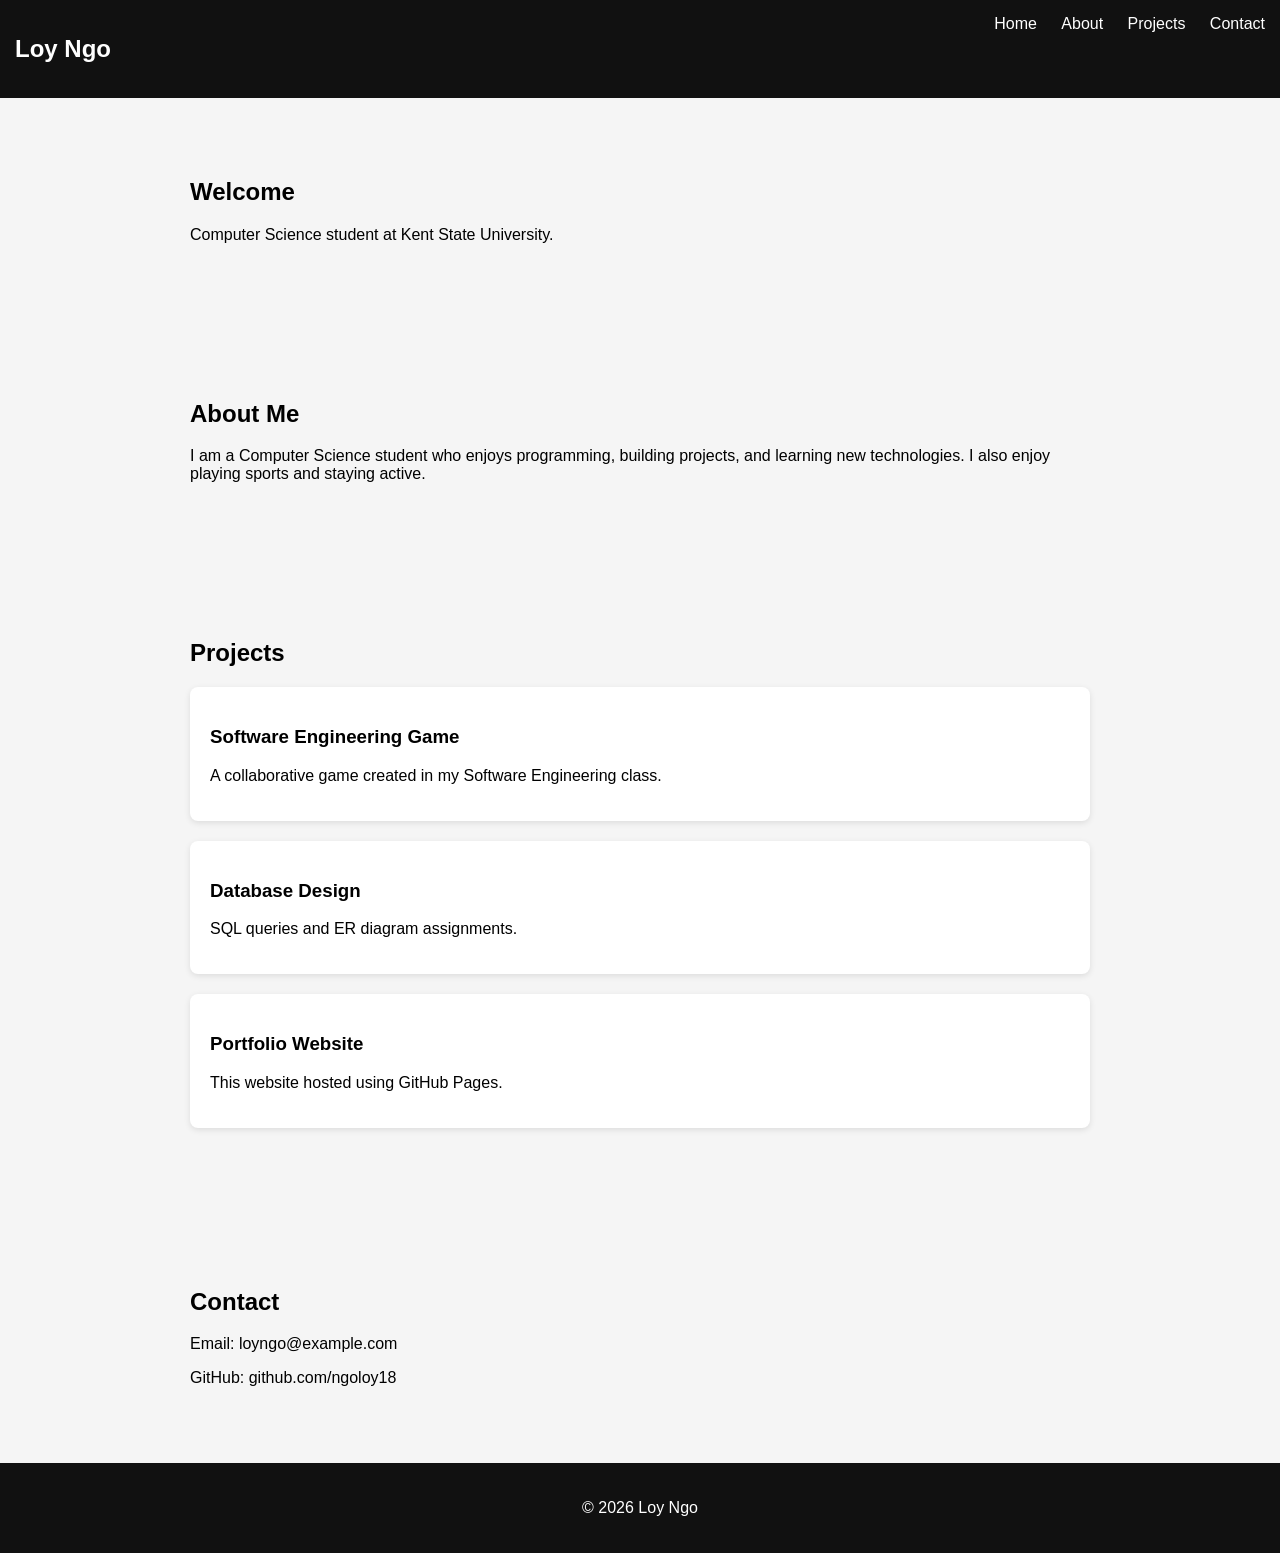
==== index.html @ 74ecd545 "rgfr grgr" ====
<!DOCTYPE html>
<html>

<head>
<title>Loy Ngo Portfolio</title>

<style>

body{
font-family: Arial;
margin:0;
background:#f5f5f5;
}

nav{
background:#111;
color:white;
padding:15px;
display:flex;
justify-content:space-between;
}

nav a{
color:white;
margin-left:20px;
text-decoration:none;
}

section{
padding:60px;
max-width:900px;
margin:auto;
}

.card{
background:white;
padding:20px;
margin:20px 0;
border-radius:8px;
box-shadow:0 2px 6px rgba(0,0,0,0.1);
}

footer{
background:#111;
color:white;
text-align:center;
padding:20px;
}

</style>

</head>

<body>

<nav>
<h2>Loy Ngo</h2>

<div>
<a href="#home">Home</a>
<a href="#about">About</a>
<a href="#projects">Projects</a>
<a href="#contact">Contact</a>
</div>

</nav>


<section id="home">

<h1>Welcome</h1>
<p>Computer Science student at Kent State University.</p>

</section>


<section id="about">

<h1>About Me</h1>

<p>
I am a Computer Science student who enjoys programming,
building projects, and learning new technologies.
I also enjoy playing sports and staying active.
</p>

</section>


<section id="projects">

<h1>Projects</h1>

<div class="card">
<h3>Software Engineering Game</h3>
<p>A collaborative game created in my Software Engineering class.</p>
</div>

<div class="card">
<h3>Database Design</h3>
<p>SQL queries and ER diagram assignments.</p>
</div>

<div class="card">
<h3>Portfolio Website</h3>
<p>This website hosted using GitHub Pages.</p>
</div>

</section>


<section id="contact">

<h1>Contact</h1>

<p>Email: loyngo@example.com</p>
<p>GitHub: github.com/ngoloy18</p>

</section>


<footer>

<p>© 2026 Loy Ngo</p>

</footer>

</body>
</html>
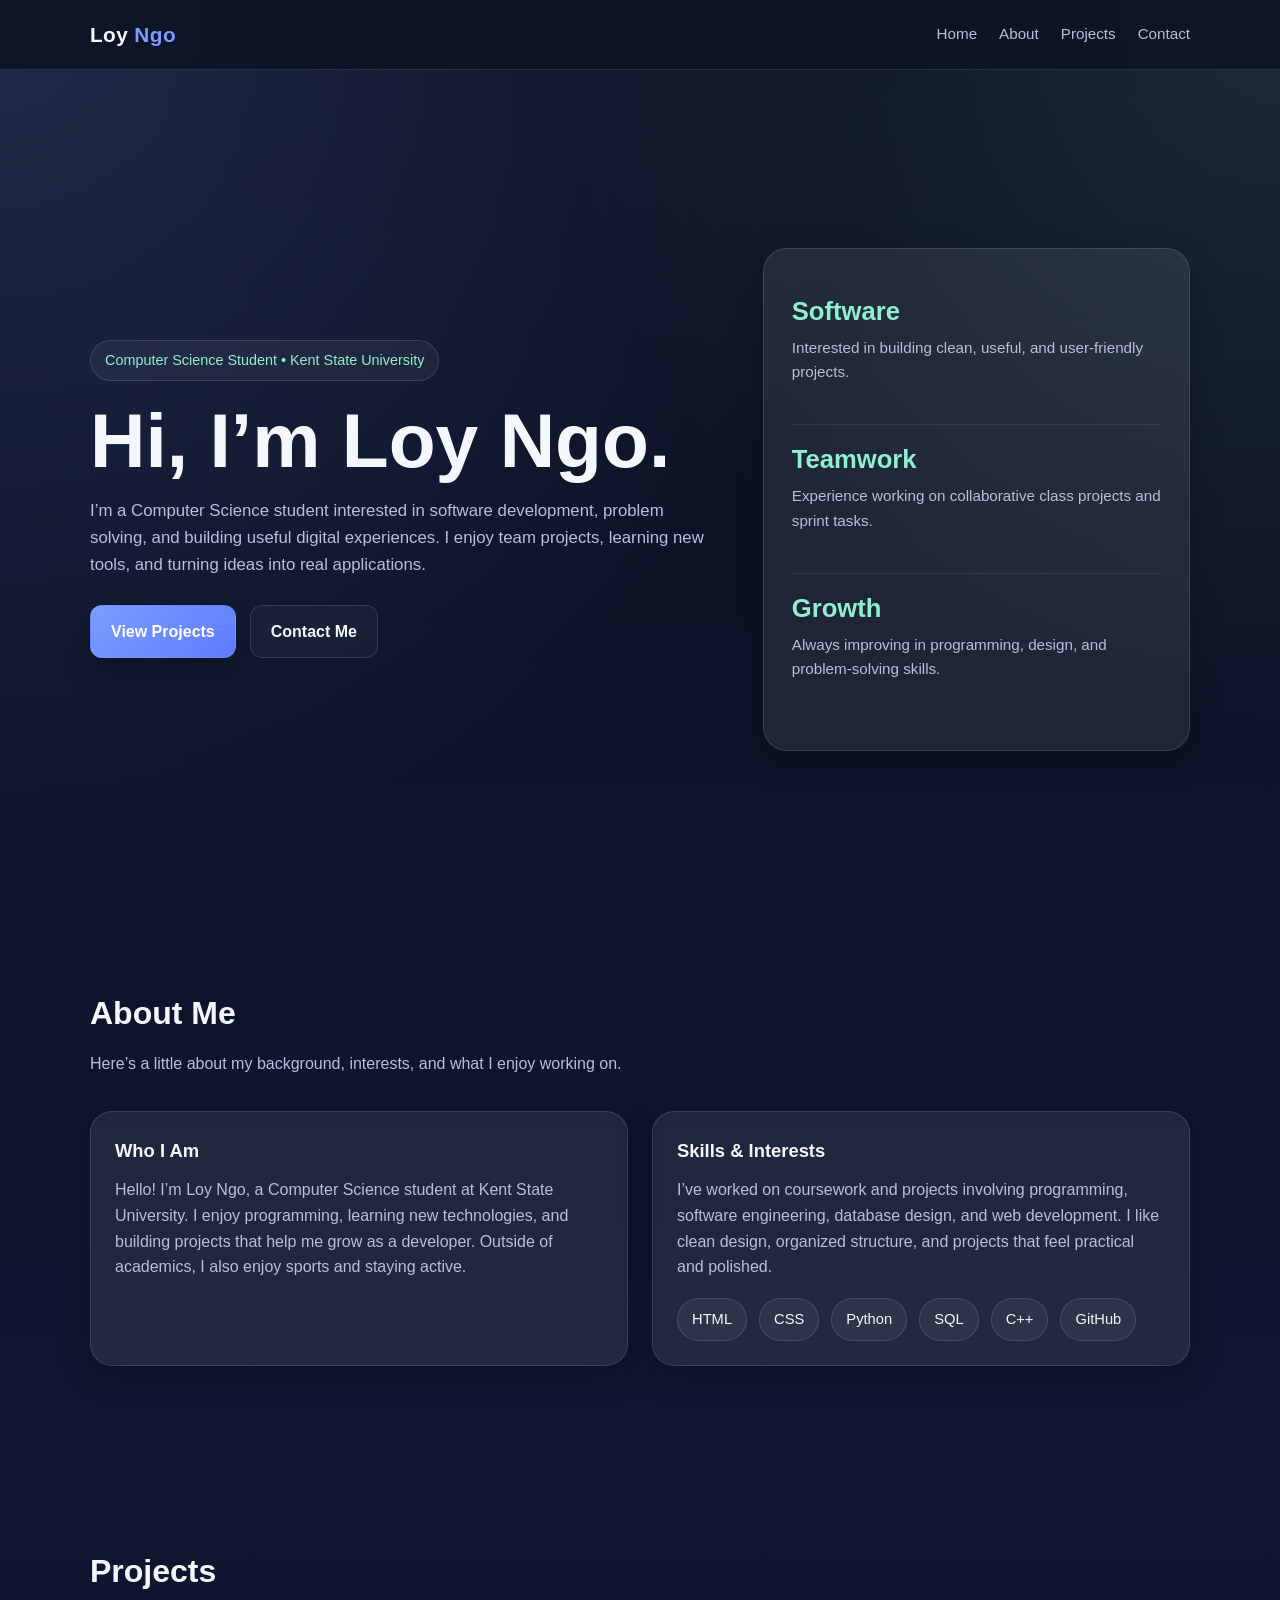
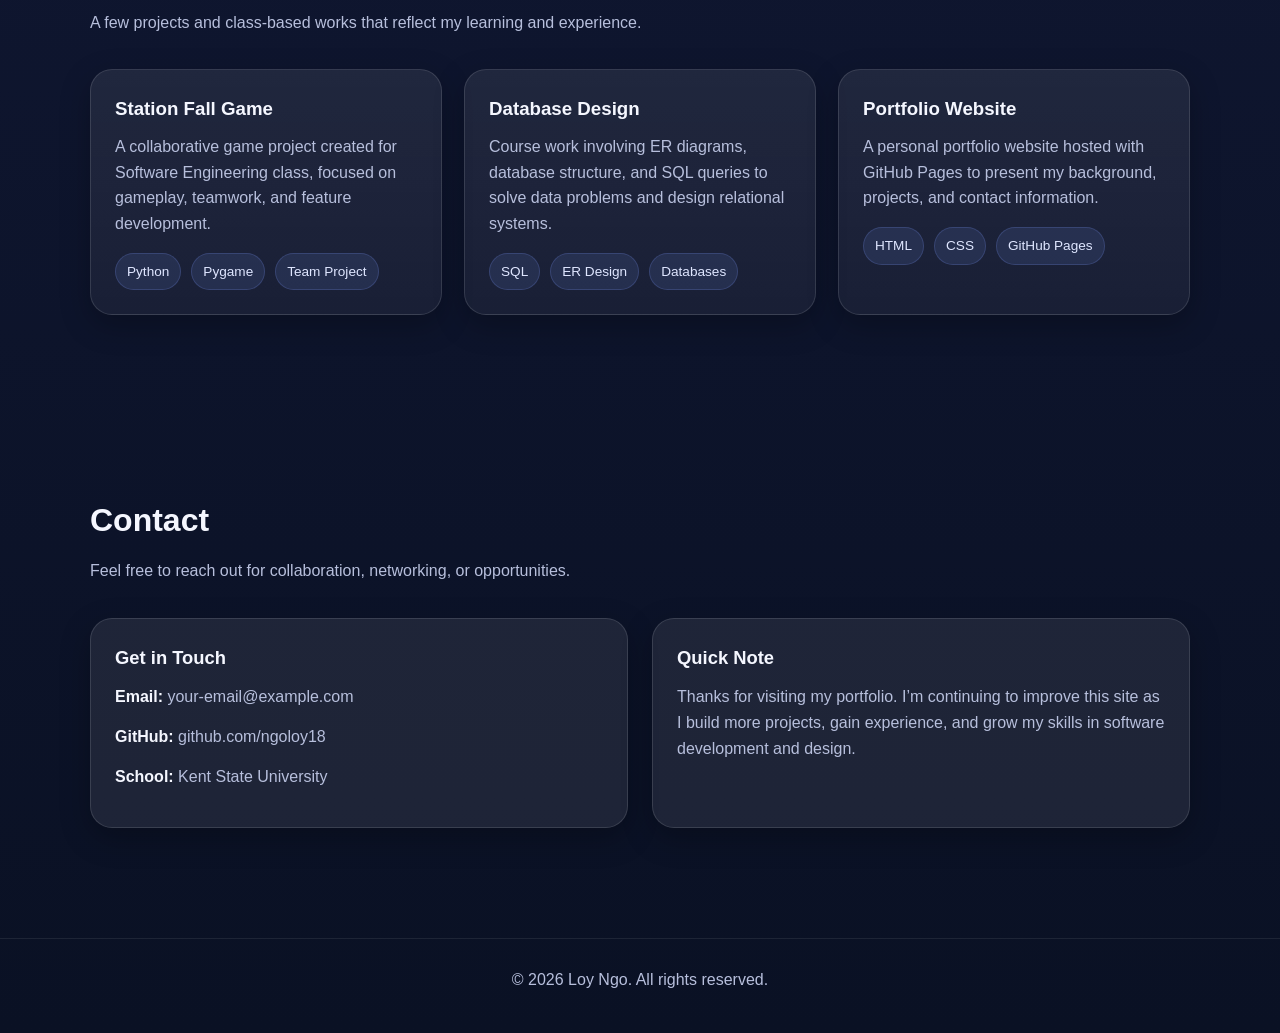
==== commit 5fcd4cbc: "Update index.html" ====
--- a/index.html
+++ b/index.html
@@ -1,129 +1,501 @@
 <!DOCTYPE html>
-<html>
-
+<html lang="en">
 <head>
-<title>Loy Ngo Portfolio</title>
-
-<style>
-
-body{
-font-family: Arial;
-margin:0;
-background:#f5f5f5;
-}
-
-nav{
-background:#111;
-color:white;
-padding:15px;
-display:flex;
-justify-content:space-between;
-}
-
-nav a{
-color:white;
-margin-left:20px;
-text-decoration:none;
-}
-
-section{
-padding:60px;
-max-width:900px;
-margin:auto;
-}
-
-.card{
-background:white;
-padding:20px;
-margin:20px 0;
-border-radius:8px;
-box-shadow:0 2px 6px rgba(0,0,0,0.1);
-}
-
-footer{
-background:#111;
-color:white;
-text-align:center;
-padding:20px;
-}
-
-</style>
-
+  <meta charset="UTF-8" />
+  <meta name="viewport" content="width=device-width, initial-scale=1.0" />
+  <title>Loy Ngo | Portfolio</title>
+  <style>
+    :root{
+      --bg: #0b1020;
+      --bg-2: #121933;
+      --card: rgba(255,255,255,0.08);
+      --text: #f5f7ff;
+      --muted: #b7bfdc;
+      --accent: #7c9cff;
+      --accent-2: #8ef0d1;
+      --border: rgba(255,255,255,0.12);
+      --shadow: 0 10px 30px rgba(0,0,0,0.25);
+    }
+
+    *{
+      box-sizing: border-box;
+      margin: 0;
+      padding: 0;
+      scroll-behavior: smooth;
+    }
+
+    body{
+      font-family: Arial, Helvetica, sans-serif;
+      background:
+        radial-gradient(circle at top left, rgba(124,156,255,0.18), transparent 30%),
+        radial-gradient(circle at top right, rgba(142,240,209,0.12), transparent 25%),
+        linear-gradient(180deg, var(--bg), #0f1630 55%, #0a1124);
+      color: var(--text);
+      line-height: 1.6;
+    }
+
+    a{
+      color: inherit;
+      text-decoration: none;
+    }
+
+    .container{
+      width: min(1100px, 92%);
+      margin: 0 auto;
+    }
+
+    nav{
+      position: sticky;
+      top: 0;
+      z-index: 1000;
+      backdrop-filter: blur(12px);
+      background: rgba(11,16,32,0.75);
+      border-bottom: 1px solid var(--border);
+    }
+
+    .nav-inner{
+      display: flex;
+      justify-content: space-between;
+      align-items: center;
+      padding: 18px 0;
+    }
+
+    .logo{
+      font-size: 1.3rem;
+      font-weight: 700;
+      letter-spacing: 0.4px;
+    }
+
+    .logo span{
+      color: var(--accent);
+    }
+
+    .nav-links{
+      display: flex;
+      gap: 22px;
+      flex-wrap: wrap;
+    }
+
+    .nav-links a{
+      color: var(--muted);
+      font-size: 0.95rem;
+      transition: 0.25s;
+    }
+
+    .nav-links a:hover{
+      color: var(--text);
+    }
+
+    .hero{
+      min-height: 92vh;
+      display: flex;
+      align-items: center;
+      padding: 70px 0 40px;
+    }
+
+    .hero-grid{
+      display: grid;
+      grid-template-columns: 1.2fr 0.8fr;
+      gap: 32px;
+      align-items: center;
+    }
+
+    .badge{
+      display: inline-block;
+      padding: 8px 14px;
+      border: 1px solid var(--border);
+      border-radius: 999px;
+      background: rgba(255,255,255,0.05);
+      color: var(--accent-2);
+      font-size: 0.9rem;
+      margin-bottom: 18px;
+    }
+
+    .hero h1{
+      font-size: clamp(2.3rem, 6vw, 4.8rem);
+      line-height: 1.08;
+      margin-bottom: 16px;
+    }
+
+    .hero p{
+      color: var(--muted);
+      max-width: 620px;
+      font-size: 1.05rem;
+      margin-bottom: 26px;
+    }
+
+    .hero-buttons{
+      display: flex;
+      gap: 14px;
+      flex-wrap: wrap;
+    }
+
+    .btn{
+      display: inline-block;
+      padding: 13px 20px;
+      border-radius: 12px;
+      font-weight: 700;
+      transition: 0.25s;
+      border: 1px solid transparent;
+    }
+
+    .btn-primary{
+      background: linear-gradient(135deg, var(--accent), #5f7cff);
+      color: white;
+      box-shadow: var(--shadow);
+    }
+
+    .btn-primary:hover{
+      transform: translateY(-2px);
+    }
+
+    .btn-secondary{
+      border-color: var(--border);
+      background: rgba(255,255,255,0.04);
+      color: var(--text);
+    }
+
+    .btn-secondary:hover{
+      background: rgba(255,255,255,0.08);
+    }
+
+    .hero-card{
+      background: var(--card);
+      border: 1px solid var(--border);
+      border-radius: 24px;
+      padding: 28px;
+      box-shadow: var(--shadow);
+    }
+
+    .stat{
+      padding: 14px 0;
+      border-bottom: 1px solid rgba(255,255,255,0.08);
+    }
+
+    .stat:last-child{
+      border-bottom: none;
+    }
+
+    .stat h3{
+      font-size: 1.6rem;
+      color: var(--accent-2);
+      margin-bottom: 4px;
+    }
+
+    .stat p{
+      color: var(--muted);
+      font-size: 0.95rem;
+    }
+
+    section{
+      padding: 90px 0;
+    }
+
+    .section-title{
+      font-size: 2rem;
+      margin-bottom: 12px;
+    }
+
+    .section-subtitle{
+      color: var(--muted);
+      max-width: 700px;
+      margin-bottom: 34px;
+    }
+
+    .about-box{
+      display: grid;
+      grid-template-columns: 1fr 1fr;
+      gap: 24px;
+    }
+
+    .card{
+      background: var(--card);
+      border: 1px solid var(--border);
+      border-radius: 22px;
+      padding: 24px;
+      box-shadow: var(--shadow);
+    }
+
+    .card h3{
+      margin-bottom: 12px;
+      font-size: 1.15rem;
+    }
+
+    .card p{
+      color: var(--muted);
+    }
+
+    .skills{
+      display: flex;
+      gap: 12px;
+      flex-wrap: wrap;
+      margin-top: 18px;
+    }
+
+    .skill{
+      padding: 9px 14px;
+      border-radius: 999px;
+      background: rgba(255,255,255,0.06);
+      border: 1px solid var(--border);
+      color: var(--text);
+      font-size: 0.92rem;
+    }
+
+    .projects-grid{
+      display: grid;
+      grid-template-columns: repeat(3, 1fr);
+      gap: 22px;
+    }
+
+    .project-card{
+      background: linear-gradient(180deg, rgba(255,255,255,0.08), rgba(255,255,255,0.05));
+      border: 1px solid var(--border);
+      border-radius: 22px;
+      padding: 24px;
+      box-shadow: var(--shadow);
+      transition: 0.25s;
+    }
+
+    .project-card:hover{
+      transform: translateY(-6px);
+    }
+
+    .project-card h3{
+      margin-bottom: 10px;
+    }
+
+    .project-card p{
+      color: var(--muted);
+      margin-bottom: 16px;
+    }
+
+    .tag-wrap{
+      display: flex;
+      gap: 10px;
+      flex-wrap: wrap;
+    }
+
+    .tag{
+      font-size: 0.85rem;
+      padding: 7px 11px;
+      border-radius: 999px;
+      background: rgba(124,156,255,0.12);
+      color: #dfe6ff;
+      border: 1px solid rgba(124,156,255,0.2);
+    }
+
+    .contact-grid{
+      display: grid;
+      grid-template-columns: 1fr 1fr;
+      gap: 24px;
+    }
+
+    .contact-item{
+      margin-bottom: 14px;
+      color: var(--muted);
+    }
+
+    .contact-item strong{
+      color: var(--text);
+    }
+
+    footer{
+      padding: 28px 0 40px;
+      color: var(--muted);
+      text-align: center;
+      border-top: 1px solid rgba(255,255,255,0.08);
+      margin-top: 20px;
+    }
+
+    @media (max-width: 900px){
+      .hero-grid,
+      .about-box,
+      .contact-grid,
+      .projects-grid{
+        grid-template-columns: 1fr;
+      }
+
+      .hero{
+        min-height: auto;
+        padding-top: 50px;
+      }
+
+      .nav-inner{
+        flex-direction: column;
+        gap: 12px;
+      }
+
+      .nav-links{
+        justify-content: center;
+      }
+    }
+  </style>
 </head>
-
 <body>
 
-<nav>
-<h2>Loy Ngo</h2>
-
-<div>
-<a href="#home">Home</a>
-<a href="#about">About</a>
-<a href="#projects">Projects</a>
-<a href="#contact">Contact</a>
-</div>
-
-</nav>
-
-
-<section id="home">
-
-<h1>Welcome</h1>
-<p>Computer Science student at Kent State University.</p>
-
-</section>
-
-
-<section id="about">
-
-<h1>About Me</h1>
-
-<p>
-I am a Computer Science student who enjoys programming,
-building projects, and learning new technologies.
-I also enjoy playing sports and staying active.
-</p>
-
-</section>
-
-
-<section id="projects">
-
-<h1>Projects</h1>
-
-<div class="card">
-<h3>Software Engineering Game</h3>
-<p>A collaborative game created in my Software Engineering class.</p>
-</div>
-
-<div class="card">
-<h3>Database Design</h3>
-<p>SQL queries and ER diagram assignments.</p>
-</div>
-
-<div class="card">
-<h3>Portfolio Website</h3>
-<p>This website hosted using GitHub Pages.</p>
-</div>
-
-</section>
-
-
-<section id="contact">
-
-<h1>Contact</h1>
-
-<p>Email: loyngo@example.com</p>
-<p>GitHub: github.com/ngoloy18</p>
-
-</section>
-
-
-<footer>
-
-<p>© 2026 Loy Ngo</p>
-
-</footer>
+  <nav>
+    <div class="container nav-inner">
+      <div class="logo">Loy <span>Ngo</span></div>
+      <div class="nav-links">
+        <a href="#home">Home</a>
+        <a href="#about">About</a>
+        <a href="#projects">Projects</a>
+        <a href="#contact">Contact</a>
+      </div>
+    </div>
+  </nav>
+
+  <header class="hero" id="home">
+    <div class="container hero-grid">
+      <div>
+        <div class="badge">Computer Science Student • Kent State University</div>
+        <h1>Hi, I’m Loy Ngo.</h1>
+        <p>
+          I’m a Computer Science student interested in software development, problem solving,
+          and building useful digital experiences. I enjoy team projects, learning new tools,
+          and turning ideas into real applications.
+        </p>
+        <div class="hero-buttons">
+          <a href="#projects" class="btn btn-primary">View Projects</a>
+          <a href="#contact" class="btn btn-secondary">Contact Me</a>
+        </div>
+      </div>
+
+      <div class="hero-card">
+        <div class="stat">
+          <h3>Software</h3>
+          <p>Interested in building clean, useful, and user-friendly projects.</p>
+        </div>
+        <div class="stat">
+          <h3>Teamwork</h3>
+          <p>Experience working on collaborative class projects and sprint tasks.</p>
+        </div>
+        <div class="stat">
+          <h3>Growth</h3>
+          <p>Always improving in programming, design, and problem-solving skills.</p>
+        </div>
+      </div>
+    </div>
+  </header>
+
+  <section id="about">
+    <div class="container">
+      <h2 class="section-title">About Me</h2>
+      <p class="section-subtitle">
+        Here’s a little about my background, interests, and what I enjoy working on.
+      </p>
+
+      <div class="about-box">
+        <div class="card">
+          <h3>Who I Am</h3>
+          <p>
+            Hello! I’m Loy Ngo, a Computer Science student at Kent State University.
+            I enjoy programming, learning new technologies, and building projects that help me grow
+            as a developer. Outside of academics, I also enjoy sports and staying active.
+          </p>
+        </div>
+
+        <div class="card">
+          <h3>Skills & Interests</h3>
+          <p>
+            I’ve worked on coursework and projects involving programming, software engineering,
+            database design, and web development. I like clean design, organized structure,
+            and projects that feel practical and polished.
+          </p>
+          <div class="skills">
+            <span class="skill">HTML</span>
+            <span class="skill">CSS</span>
+            <span class="skill">Python</span>
+            <span class="skill">SQL</span>
+            <span class="skill">C++</span>
+            <span class="skill">GitHub</span>
+          </div>
+        </div>
+      </div>
+    </div>
+  </section>
+
+  <section id="projects">
+    <div class="container">
+      <h2 class="section-title">Projects</h2>
+      <p class="section-subtitle">
+        A few projects and class-based works that reflect my learning and experience.
+      </p>
+
+      <div class="projects-grid">
+        <div class="project-card">
+          <h3>Station Fall Game</h3>
+          <p>
+            A collaborative game project created for Software Engineering class, focused on gameplay,
+            teamwork, and feature development.
+          </p>
+          <div class="tag-wrap">
+            <span class="tag">Python</span>
+            <span class="tag">Pygame</span>
+            <span class="tag">Team Project</span>
+          </div>
+        </div>
+
+        <div class="project-card">
+          <h3>Database Design</h3>
+          <p>
+            Course work involving ER diagrams, database structure, and SQL queries to solve data problems
+            and design relational systems.
+          </p>
+          <div class="tag-wrap">
+            <span class="tag">SQL</span>
+            <span class="tag">ER Design</span>
+            <span class="tag">Databases</span>
+          </div>
+        </div>
+
+        <div class="project-card">
+          <h3>Portfolio Website</h3>
+          <p>
+            A personal portfolio website hosted with GitHub Pages to present my background,
+            projects, and contact information.
+          </p>
+          <div class="tag-wrap">
+            <span class="tag">HTML</span>
+            <span class="tag">CSS</span>
+            <span class="tag">GitHub Pages</span>
+          </div>
+        </div>
+      </div>
+    </div>
+  </section>
+
+  <section id="contact">
+    <div class="container">
+      <h2 class="section-title">Contact</h2>
+      <p class="section-subtitle">
+        Feel free to reach out for collaboration, networking, or opportunities.
+      </p>
+
+      <div class="contact-grid">
+        <div class="card">
+          <h3>Get in Touch</h3>
+          <p class="contact-item"><strong>Email:</strong> your-email@example.com</p>
+          <p class="contact-item"><strong>GitHub:</strong> github.com/ngoloy18</p>
+          <p class="contact-item"><strong>School:</strong> Kent State University</p>
+        </div>
+
+        <div class="card">
+          <h3>Quick Note</h3>
+          <p>
+            Thanks for visiting my portfolio. I’m continuing to improve this site as I build more
+            projects, gain experience, and grow my skills in software development and design.
+          </p>
+        </div>
+      </div>
+    </div>
+  </section>
+
+  <footer>
+    <div class="container">
+      <p>© 2026 Loy Ngo. All rights reserved.</p>
+    </div>
+  </footer>
 
 </body>
-</html>+</html>
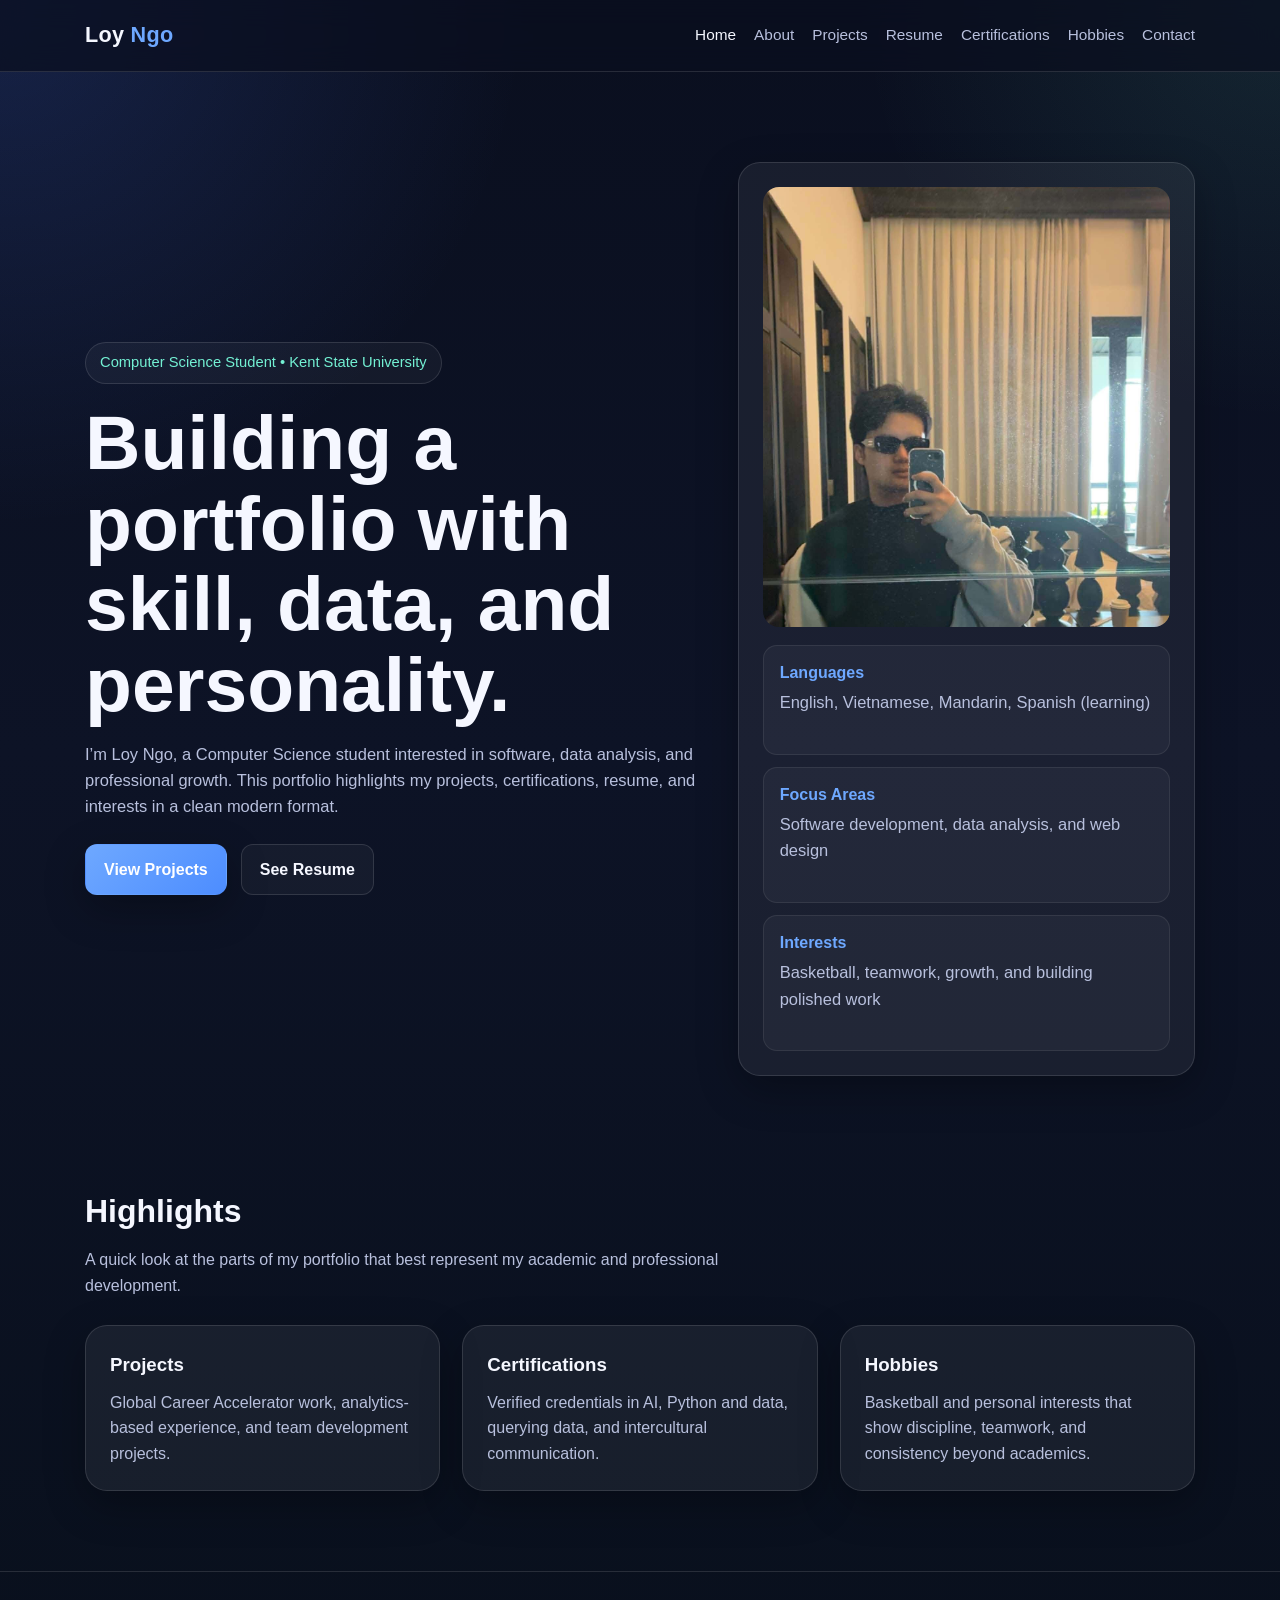
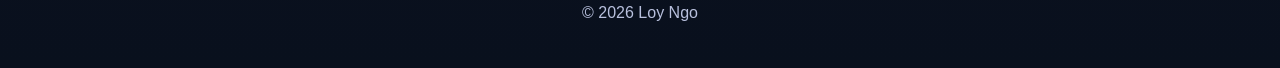
==== commit ff71df47: "update homepage again" ====
--- a/index.html
+++ b/index.html
@@ -1,501 +1,94 @@
-<!DOCTYPE html>
 <html lang="en">
 <head>
-  <meta charset="UTF-8" />
-  <meta name="viewport" content="width=device-width, initial-scale=1.0" />
+  <meta charset="UTF-8">
+  <meta name="viewport" content="width=device-width, initial-scale=1.0">
   <title>Loy Ngo | Portfolio</title>
-  <style>
-    :root{
-      --bg: #0b1020;
-      --bg-2: #121933;
-      --card: rgba(255,255,255,0.08);
-      --text: #f5f7ff;
-      --muted: #b7bfdc;
-      --accent: #7c9cff;
-      --accent-2: #8ef0d1;
-      --border: rgba(255,255,255,0.12);
-      --shadow: 0 10px 30px rgba(0,0,0,0.25);
-    }
-
-    *{
-      box-sizing: border-box;
-      margin: 0;
-      padding: 0;
-      scroll-behavior: smooth;
-    }
-
-    body{
-      font-family: Arial, Helvetica, sans-serif;
-      background:
-        radial-gradient(circle at top left, rgba(124,156,255,0.18), transparent 30%),
-        radial-gradient(circle at top right, rgba(142,240,209,0.12), transparent 25%),
-        linear-gradient(180deg, var(--bg), #0f1630 55%, #0a1124);
-      color: var(--text);
-      line-height: 1.6;
-    }
-
-    a{
-      color: inherit;
-      text-decoration: none;
-    }
-
-    .container{
-      width: min(1100px, 92%);
-      margin: 0 auto;
-    }
-
-    nav{
-      position: sticky;
-      top: 0;
-      z-index: 1000;
-      backdrop-filter: blur(12px);
-      background: rgba(11,16,32,0.75);
-      border-bottom: 1px solid var(--border);
-    }
-
-    .nav-inner{
-      display: flex;
-      justify-content: space-between;
-      align-items: center;
-      padding: 18px 0;
-    }
-
-    .logo{
-      font-size: 1.3rem;
-      font-weight: 700;
-      letter-spacing: 0.4px;
-    }
-
-    .logo span{
-      color: var(--accent);
-    }
-
-    .nav-links{
-      display: flex;
-      gap: 22px;
-      flex-wrap: wrap;
-    }
-
-    .nav-links a{
-      color: var(--muted);
-      font-size: 0.95rem;
-      transition: 0.25s;
-    }
-
-    .nav-links a:hover{
-      color: var(--text);
-    }
-
-    .hero{
-      min-height: 92vh;
-      display: flex;
-      align-items: center;
-      padding: 70px 0 40px;
-    }
-
-    .hero-grid{
-      display: grid;
-      grid-template-columns: 1.2fr 0.8fr;
-      gap: 32px;
-      align-items: center;
-    }
-
-    .badge{
-      display: inline-block;
-      padding: 8px 14px;
-      border: 1px solid var(--border);
-      border-radius: 999px;
-      background: rgba(255,255,255,0.05);
-      color: var(--accent-2);
-      font-size: 0.9rem;
-      margin-bottom: 18px;
-    }
-
-    .hero h1{
-      font-size: clamp(2.3rem, 6vw, 4.8rem);
-      line-height: 1.08;
-      margin-bottom: 16px;
-    }
-
-    .hero p{
-      color: var(--muted);
-      max-width: 620px;
-      font-size: 1.05rem;
-      margin-bottom: 26px;
-    }
-
-    .hero-buttons{
-      display: flex;
-      gap: 14px;
-      flex-wrap: wrap;
-    }
-
-    .btn{
-      display: inline-block;
-      padding: 13px 20px;
-      border-radius: 12px;
-      font-weight: 700;
-      transition: 0.25s;
-      border: 1px solid transparent;
-    }
-
-    .btn-primary{
-      background: linear-gradient(135deg, var(--accent), #5f7cff);
-      color: white;
-      box-shadow: var(--shadow);
-    }
-
-    .btn-primary:hover{
-      transform: translateY(-2px);
-    }
-
-    .btn-secondary{
-      border-color: var(--border);
-      background: rgba(255,255,255,0.04);
-      color: var(--text);
-    }
-
-    .btn-secondary:hover{
-      background: rgba(255,255,255,0.08);
-    }
-
-    .hero-card{
-      background: var(--card);
-      border: 1px solid var(--border);
-      border-radius: 24px;
-      padding: 28px;
-      box-shadow: var(--shadow);
-    }
-
-    .stat{
-      padding: 14px 0;
-      border-bottom: 1px solid rgba(255,255,255,0.08);
-    }
-
-    .stat:last-child{
-      border-bottom: none;
-    }
-
-    .stat h3{
-      font-size: 1.6rem;
-      color: var(--accent-2);
-      margin-bottom: 4px;
-    }
-
-    .stat p{
-      color: var(--muted);
-      font-size: 0.95rem;
-    }
-
-    section{
-      padding: 90px 0;
-    }
-
-    .section-title{
-      font-size: 2rem;
-      margin-bottom: 12px;
-    }
-
-    .section-subtitle{
-      color: var(--muted);
-      max-width: 700px;
-      margin-bottom: 34px;
-    }
-
-    .about-box{
-      display: grid;
-      grid-template-columns: 1fr 1fr;
-      gap: 24px;
-    }
-
-    .card{
-      background: var(--card);
-      border: 1px solid var(--border);
-      border-radius: 22px;
-      padding: 24px;
-      box-shadow: var(--shadow);
-    }
-
-    .card h3{
-      margin-bottom: 12px;
-      font-size: 1.15rem;
-    }
-
-    .card p{
-      color: var(--muted);
-    }
-
-    .skills{
-      display: flex;
-      gap: 12px;
-      flex-wrap: wrap;
-      margin-top: 18px;
-    }
-
-    .skill{
-      padding: 9px 14px;
-      border-radius: 999px;
-      background: rgba(255,255,255,0.06);
-      border: 1px solid var(--border);
-      color: var(--text);
-      font-size: 0.92rem;
-    }
-
-    .projects-grid{
-      display: grid;
-      grid-template-columns: repeat(3, 1fr);
-      gap: 22px;
-    }
-
-    .project-card{
-      background: linear-gradient(180deg, rgba(255,255,255,0.08), rgba(255,255,255,0.05));
-      border: 1px solid var(--border);
-      border-radius: 22px;
-      padding: 24px;
-      box-shadow: var(--shadow);
-      transition: 0.25s;
-    }
-
-    .project-card:hover{
-      transform: translateY(-6px);
-    }
-
-    .project-card h3{
-      margin-bottom: 10px;
-    }
-
-    .project-card p{
-      color: var(--muted);
-      margin-bottom: 16px;
-    }
-
-    .tag-wrap{
-      display: flex;
-      gap: 10px;
-      flex-wrap: wrap;
-    }
-
-    .tag{
-      font-size: 0.85rem;
-      padding: 7px 11px;
-      border-radius: 999px;
-      background: rgba(124,156,255,0.12);
-      color: #dfe6ff;
-      border: 1px solid rgba(124,156,255,0.2);
-    }
-
-    .contact-grid{
-      display: grid;
-      grid-template-columns: 1fr 1fr;
-      gap: 24px;
-    }
-
-    .contact-item{
-      margin-bottom: 14px;
-      color: var(--muted);
-    }
-
-    .contact-item strong{
-      color: var(--text);
-    }
-
-    footer{
-      padding: 28px 0 40px;
-      color: var(--muted);
-      text-align: center;
-      border-top: 1px solid rgba(255,255,255,0.08);
-      margin-top: 20px;
-    }
-
-    @media (max-width: 900px){
-      .hero-grid,
-      .about-box,
-      .contact-grid,
-      .projects-grid{
-        grid-template-columns: 1fr;
-      }
-
-      .hero{
-        min-height: auto;
-        padding-top: 50px;
-      }
-
-      .nav-inner{
-        flex-direction: column;
-        gap: 12px;
-      }
-
-      .nav-links{
-        justify-content: center;
-      }
-    }
-  </style>
+  <link rel="stylesheet" href="style.css">
 </head>
 <body>
 
   <nav>
-    <div class="container nav-inner">
-      <div class="logo">Loy <span>Ngo</span></div>
-      <div class="nav-links">
-        <a href="#home">Home</a>
-        <a href="#about">About</a>
-        <a href="#projects">Projects</a>
-        <a href="#contact">Contact</a>
-      </div>
+    <div class="nav-wrap">
+      <div class="brand">Loy <span>Ngo</span></div>
+      <ul>
+        <li><a class="active" href="index.html">Home</a></li>
+        <li><a href="about.html">About</a></li>
+        <li><a href="projects.html">Projects</a></li>
+        <li><a href="resume.html">Resume</a></li>
+        <li><a href="certifications.html">Certifications</a></li>
+        <li><a href="hobbies.html">Hobbies</a></li>
+        <li><a href="contact.html">Contact</a></li>
+      </ul>
     </div>
   </nav>
 
-  <header class="hero" id="home">
+  <header class="hero">
     <div class="container hero-grid">
       <div>
-        <div class="badge">Computer Science Student • Kent State University</div>
-        <h1>Hi, I’m Loy Ngo.</h1>
+        <div class="eyebrow">Computer Science Student • Kent State University</div>
+        <h1>Building a portfolio with skill, data, and personality.</h1>
         <p>
-          I’m a Computer Science student interested in software development, problem solving,
-          and building useful digital experiences. I enjoy team projects, learning new tools,
-          and turning ideas into real applications.
+          I’m Loy Ngo, a Computer Science student interested in software, data analysis,
+          and professional growth. This portfolio highlights my projects, certifications,
+          resume, and interests in a clean modern format.
         </p>
-        <div class="hero-buttons">
-          <a href="#projects" class="btn btn-primary">View Projects</a>
-          <a href="#contact" class="btn btn-secondary">Contact Me</a>
+        <div class="button-row">
+          <a class="btn btn-primary" href="projects.html">View Projects</a>
+          <a class="btn btn-secondary" href="resume.html">See Resume</a>
         </div>
       </div>
 
       <div class="hero-card">
-        <div class="stat">
-          <h3>Software</h3>
-          <p>Interested in building clean, useful, and user-friendly projects.</p>
-        </div>
-        <div class="stat">
-          <h3>Teamwork</h3>
-          <p>Experience working on collaborative class projects and sprint tasks.</p>
-        </div>
-        <div class="stat">
-          <h3>Growth</h3>
-          <p>Always improving in programming, design, and problem-solving skills.</p>
+        <img src="assets/pro5.jpg" alt="Portrait of Loy Ngo">
+        <div class="hero-stats">
+          <div class="stat">
+            <h3>Languages</h3>
+            <p>English, Vietnamese, Mandarin, Spanish (learning)</p>
+          </div>
+          <div class="stat">
+            <h3>Focus Areas</h3>
+            <p>Software development, data analysis, and web design</p>
+          </div>
+          <div class="stat">
+            <h3>Interests</h3>
+            <p>Basketball, teamwork, growth, and building polished work</p>
+          </div>
         </div>
       </div>
     </div>
   </header>
 
-  <section id="about">
+  <section>
     <div class="container">
-      <h2 class="section-title">About Me</h2>
-      <p class="section-subtitle">
-        Here’s a little about my background, interests, and what I enjoy working on.
-      </p>
+      <div class="section-head">
+        <h2 class="section-title">Highlights</h2>
+        <p class="section-subtitle">
+          A quick look at the parts of my portfolio that best represent my academic and professional development.
+        </p>
+      </div>
 
-      <div class="about-box">
+      <div class="grid-3">
         <div class="card">
-          <h3>Who I Am</h3>
-          <p>
-            Hello! I’m Loy Ngo, a Computer Science student at Kent State University.
-            I enjoy programming, learning new technologies, and building projects that help me grow
-            as a developer. Outside of academics, I also enjoy sports and staying active.
-          </p>
+          <h3>Projects</h3>
+          <p>Global Career Accelerator work, analytics-based experience, and team development projects.</p>
         </div>
 
         <div class="card">
-          <h3>Skills & Interests</h3>
-          <p>
-            I’ve worked on coursework and projects involving programming, software engineering,
-            database design, and web development. I like clean design, organized structure,
-            and projects that feel practical and polished.
-          </p>
-          <div class="skills">
-            <span class="skill">HTML</span>
-            <span class="skill">CSS</span>
-            <span class="skill">Python</span>
-            <span class="skill">SQL</span>
-            <span class="skill">C++</span>
-            <span class="skill">GitHub</span>
-          </div>
-        </div>
-      </div>
-    </div>
-  </section>
-
-  <section id="projects">
-    <div class="container">
-      <h2 class="section-title">Projects</h2>
-      <p class="section-subtitle">
-        A few projects and class-based works that reflect my learning and experience.
-      </p>
-
-      <div class="projects-grid">
-        <div class="project-card">
-          <h3>Station Fall Game</h3>
-          <p>
-            A collaborative game project created for Software Engineering class, focused on gameplay,
-            teamwork, and feature development.
-          </p>
-          <div class="tag-wrap">
-            <span class="tag">Python</span>
-            <span class="tag">Pygame</span>
-            <span class="tag">Team Project</span>
-          </div>
-        </div>
-
-        <div class="project-card">
-          <h3>Database Design</h3>
-          <p>
-            Course work involving ER diagrams, database structure, and SQL queries to solve data problems
-            and design relational systems.
-          </p>
-          <div class="tag-wrap">
-            <span class="tag">SQL</span>
-            <span class="tag">ER Design</span>
-            <span class="tag">Databases</span>
-          </div>
-        </div>
-
-        <div class="project-card">
-          <h3>Portfolio Website</h3>
-          <p>
-            A personal portfolio website hosted with GitHub Pages to present my background,
-            projects, and contact information.
-          </p>
-          <div class="tag-wrap">
-            <span class="tag">HTML</span>
-            <span class="tag">CSS</span>
-            <span class="tag">GitHub Pages</span>
-          </div>
-        </div>
-      </div>
-    </div>
-  </section>
-
-  <section id="contact">
-    <div class="container">
-      <h2 class="section-title">Contact</h2>
-      <p class="section-subtitle">
-        Feel free to reach out for collaboration, networking, or opportunities.
-      </p>
-
-      <div class="contact-grid">
-        <div class="card">
-          <h3>Get in Touch</h3>
-          <p class="contact-item"><strong>Email:</strong> your-email@example.com</p>
-          <p class="contact-item"><strong>GitHub:</strong> github.com/ngoloy18</p>
-          <p class="contact-item"><strong>School:</strong> Kent State University</p>
+          <h3>Certifications</h3>
+          <p>Verified credentials in AI, Python and data, querying data, and intercultural communication.</p>
         </div>
 
         <div class="card">
-          <h3>Quick Note</h3>
-          <p>
-            Thanks for visiting my portfolio. I’m continuing to improve this site as I build more
-            projects, gain experience, and grow my skills in software development and design.
-          </p>
+          <h3>Hobbies</h3>
+          <p>Basketball and personal interests that show discipline, teamwork, and consistency beyond academics.</p>
         </div>
       </div>
     </div>
   </section>
 
   <footer>
-    <div class="container">
-      <p>© 2026 Loy Ngo. All rights reserved.</p>
-    </div>
+    <p>© 2026 Loy Ngo</p>
   </footer>
 
 </body>
-</html>
+</html>
--- a/style.css
+++ b/style.css
@@ -0,0 +1,388 @@
+:root{
+  --bg: #0a0f1f;
+  --bg-soft: #11182d;
+  --card: rgba(255, 255, 255, 0.06);
+  --card-strong: rgba(255, 255, 255, 0.09);
+  --text: #f5f7ff;
+  --muted: #b8c0dd;
+  --line: rgba(255,255,255,0.12);
+  --blue: #6ea8ff;
+  --blue-strong: #4d8dff;
+  --teal: #73f0d3;
+  --shadow: 0 14px 40px rgba(0,0,0,0.28);
+}
+
+*{
+  margin:0;
+  padding:0;
+  box-sizing:border-box;
+}
+
+html{
+  scroll-behavior:smooth;
+}
+
+body{
+  font-family: Arial, Helvetica, sans-serif;
+  color: var(--text);
+  background:
+    radial-gradient(circle at top left, rgba(78,122,255,0.18), transparent 25%),
+    radial-gradient(circle at top right, rgba(115,240,211,0.10), transparent 20%),
+    linear-gradient(180deg, #0a0f1f 0%, #0d1326 45%, #09101d 100%);
+  min-height:100vh;
+  line-height:1.6;
+}
+
+a{
+  color:inherit;
+  text-decoration:none;
+}
+
+img{
+  max-width:100%;
+  display:block;
+}
+
+nav{
+  position:sticky;
+  top:0;
+  z-index:1000;
+  backdrop-filter: blur(14px);
+  background: rgba(10,15,31,0.72);
+  border-bottom:1px solid var(--line);
+}
+
+.nav-wrap{
+  max-width:1150px;
+  margin:auto;
+  padding:18px 20px;
+  display:flex;
+  justify-content:space-between;
+  align-items:center;
+  gap:20px;
+}
+
+.brand{
+  font-size:1.35rem;
+  font-weight:700;
+  letter-spacing:0.3px;
+}
+
+.brand span{
+  color: var(--blue);
+}
+
+nav ul{
+  list-style:none;
+  display:flex;
+  gap:18px;
+  flex-wrap:wrap;
+  justify-content:flex-end;
+}
+
+nav a{
+  color: var(--muted);
+  font-size:0.96rem;
+  transition:0.2s ease;
+}
+
+nav a:hover,
+nav a.active{
+  color: var(--text);
+}
+
+.container{
+  max-width:1150px;
+  margin:auto;
+  padding:0 20px;
+}
+
+.hero{
+  padding:90px 0 70px;
+}
+
+.hero-grid{
+  display:grid;
+  grid-template-columns: 1.15fr 0.85fr;
+  gap:34px;
+  align-items:center;
+}
+
+.eyebrow{
+  display:inline-block;
+  font-size:0.92rem;
+  color: var(--teal);
+  border:1px solid var(--line);
+  background: rgba(255,255,255,0.04);
+  padding:8px 14px;
+  border-radius:999px;
+  margin-bottom:18px;
+}
+
+.hero h1{
+  font-size: clamp(2.5rem, 6vw, 5rem);
+  line-height:1.05;
+  margin-bottom:16px;
+}
+
+.hero p{
+  color: var(--muted);
+  max-width:650px;
+  margin-bottom:24px;
+  font-size:1.03rem;
+}
+
+.button-row{
+  display:flex;
+  gap:14px;
+  flex-wrap:wrap;
+}
+
+.btn{
+  display:inline-block;
+  padding:12px 18px;
+  border-radius:12px;
+  font-weight:700;
+  transition:0.2s ease;
+  border:1px solid transparent;
+}
+
+.btn-primary{
+  background: linear-gradient(135deg, var(--blue), var(--blue-strong));
+  color:white;
+  box-shadow: var(--shadow);
+}
+
+.btn-primary:hover{
+  transform: translateY(-2px);
+}
+
+.btn-secondary{
+  background: rgba(255,255,255,0.04);
+  border-color: var(--line);
+  color: var(--text);
+}
+
+.btn-secondary:hover{
+  background: rgba(255,255,255,0.08);
+}
+
+.hero-card,
+.card,
+.info-block{
+  background: var(--card);
+  border:1px solid var(--line);
+  border-radius:22px;
+  box-shadow: var(--shadow);
+}
+
+.hero-card{
+  padding:24px;
+}
+
+.hero-card img{
+  width:100%;
+  height:440px;
+  object-fit:cover;
+  object-position:50% 15%;
+  border-radius:16px;
+}
+
+.hero-stats{
+  margin-top:18px;
+  display:grid;
+  gap:12px;
+}
+
+.stat{
+  padding:14px 16px;
+  background: rgba(255,255,255,0.04);
+  border:1px solid rgba(255,255,255,0.08);
+  border-radius:14px;
+}
+
+.stat h3{
+  color: var(--blue);
+  margin-bottom:4px;
+  font-size:1rem;
+}
+
+section{
+  padding:40px 0 80px;
+}
+
+.section-head{
+  margin-bottom:26px;
+}
+
+.section-title{
+  font-size:2rem;
+  margin-bottom:10px;
+}
+
+.section-subtitle{
+  color: var(--muted);
+  max-width:720px;
+}
+
+.grid-2{
+  display:grid;
+  grid-template-columns:1fr 1fr;
+  gap:22px;
+}
+
+.grid-3{
+  display:grid;
+  grid-template-columns:repeat(3, 1fr);
+  gap:22px;
+}
+
+.card{
+  padding:24px;
+}
+
+.card h3{
+  margin-bottom:10px;
+  color: var(--text);
+}
+
+.card p{
+  color: var(--muted);
+}
+
+.card small,
+.meta{
+  color: var(--blue);
+  font-weight:700;
+  display:block;
+  margin-bottom:8px;
+}
+
+.tags{
+  display:flex;
+  gap:10px;
+  flex-wrap:wrap;
+  margin-top:16px;
+}
+
+.tag{
+  background: rgba(110,168,255,0.10);
+  color:#dce8ff;
+  border:1px solid rgba(110,168,255,0.18);
+  padding:7px 12px;
+  border-radius:999px;
+  font-size:0.86rem;
+}
+
+.about-layout{
+  display:grid;
+  grid-template-columns:1.05fr 0.95fr;
+  gap:24px;
+  align-items:start;
+}
+
+.about-photo{
+  overflow:hidden;
+}
+
+.about-photo img{
+  width:100%;
+  height:520px;
+  object-fit:cover;
+  object-position:center;
+  border-radius:22px;
+}
+
+.resume-list,
+.contact-list{
+  display:grid;
+  gap:16px;
+}
+
+.resume-item,
+.contact-item{
+  padding:18px 20px;
+  border-radius:18px;
+  background: rgba(255,255,255,0.04);
+  border:1px solid rgba(255,255,255,0.08);
+}
+
+.resume-item h3,
+.contact-item h3{
+  margin-bottom:6px;
+}
+
+.cert-link{
+  display:inline-block;
+  margin-top:12px;
+  color: var(--blue);
+  font-weight:700;
+}
+
+.cert-link:hover{
+  text-decoration:underline;
+}
+
+.gallery{
+  display:grid;
+  grid-template-columns:1fr 1fr;
+  gap:20px;
+}
+
+.gallery img{
+  width:100%;
+  height:auto;
+  object-fit:contain;
+  background:#070b16;
+  border:1px solid var(--line);
+  border-radius:20px;
+  padding:8px;
+}
+
+footer{
+  border-top:1px solid var(--line);
+  padding:28px 20px 42px;
+  color: var(--muted);
+  text-align:center;
+}
+
+@media (max-width: 980px){
+  .hero-grid,
+  .about-layout,
+  .grid-2,
+  .grid-3,
+  .gallery{
+    grid-template-columns:1fr;
+  }
+
+  .hero-card img{
+    height:360px;
+  }
+
+  .about-photo img{
+    height:420px;
+  }
+}
+
+@media (max-width: 680px){
+  .nav-wrap{
+    flex-direction:column;
+    align-items:flex-start;
+  }
+
+  nav ul{
+    justify-content:flex-start;
+  }
+
+  .hero{
+    padding-top:60px;
+  }
+
+  .hero h1{
+    font-size:2.5rem;
+  }
+
+  .section-title{
+    font-size:1.7rem;
+  }
+}
